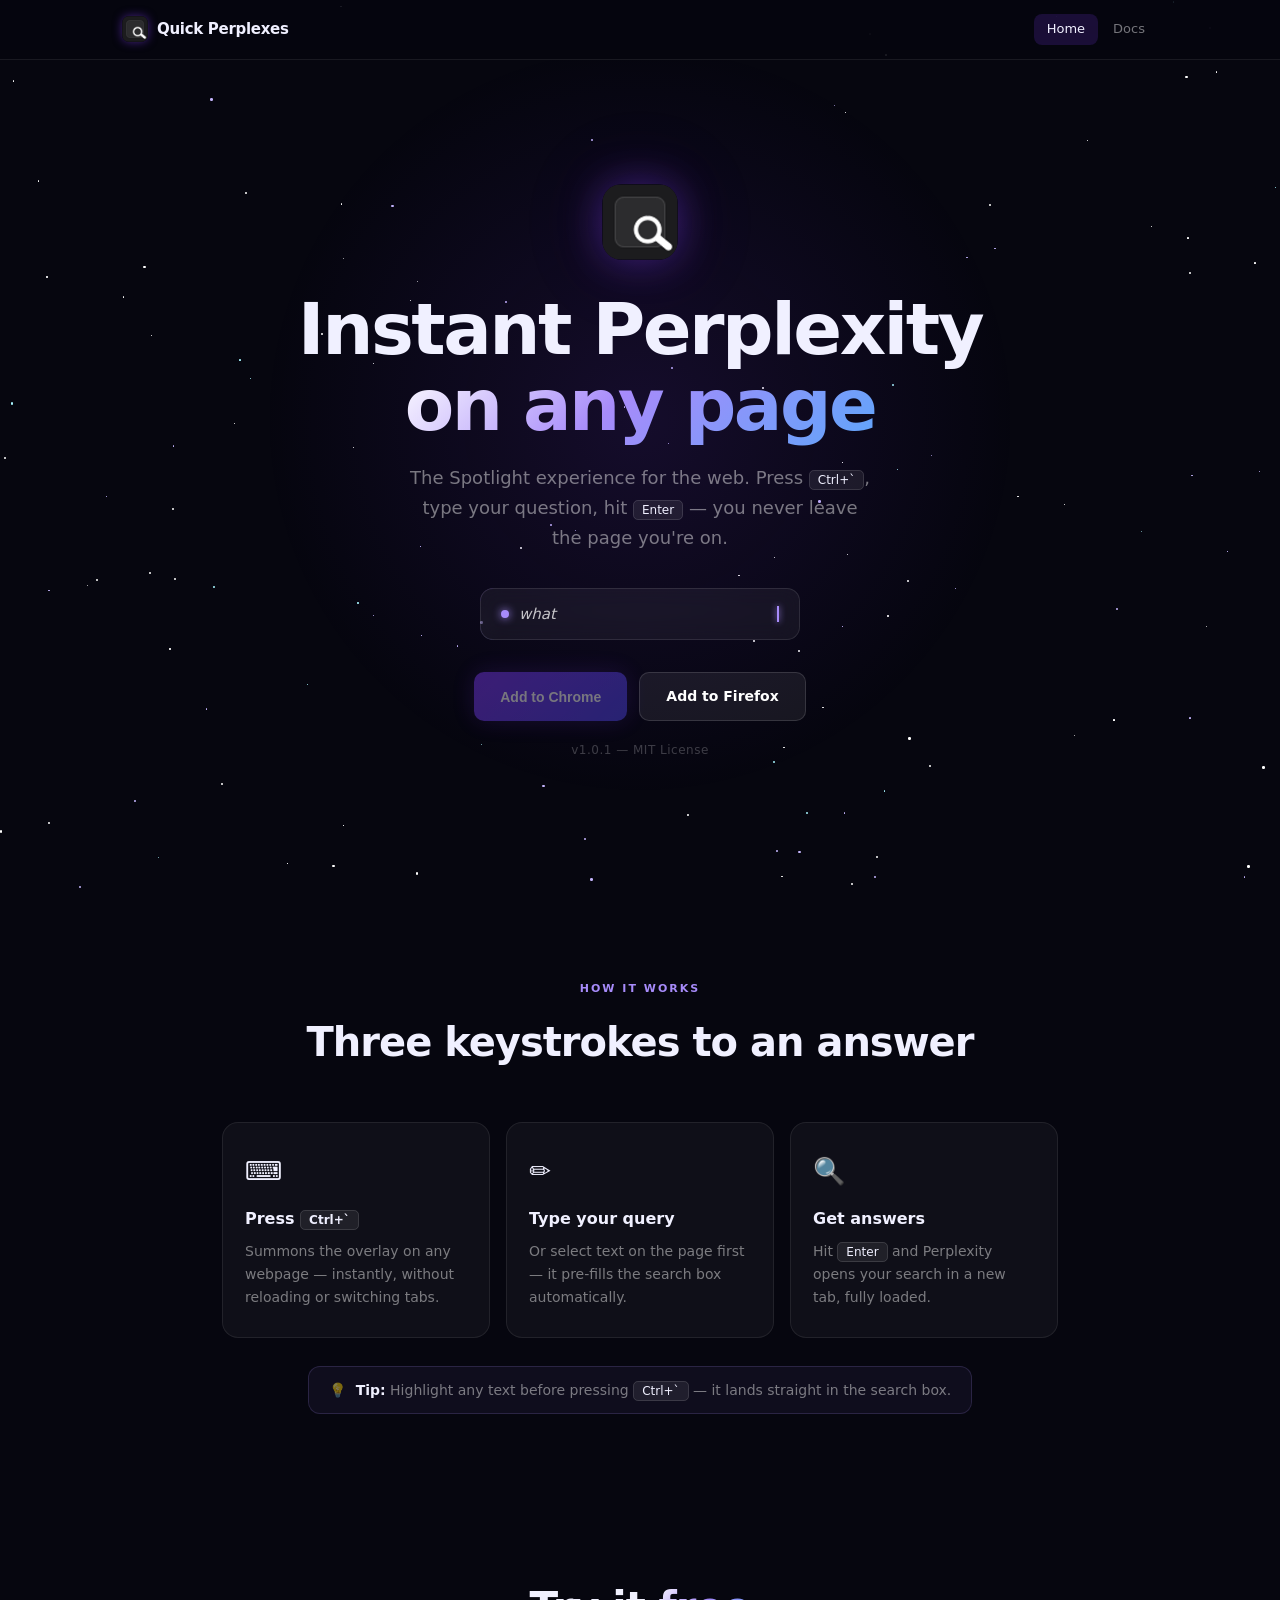
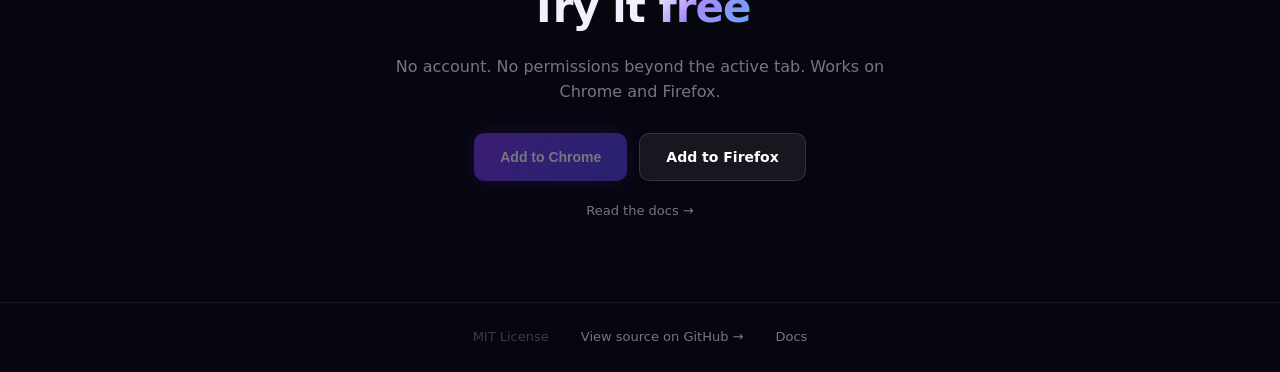
==== site/index.html @ 29087ba9 "feat: redesign site with Dark Glass aesthetic + add docs page - Full homepage redesign: animated sta" ====
<!DOCTYPE html>
<html lang="en">
<head>
  <meta charset="UTF-8" />
  <meta name="viewport" content="width=device-width, initial-scale=1.0" />
  <title>Quick Perplexes — Instant Perplexity on any webpage</title>
  <meta name="description" content="Press Ctrl+` on any webpage to instantly search Perplexity. Free browser extension for Chrome and Firefox." />
  <link rel="icon" href="icon128.png" />
  <link rel="stylesheet" href="style.css" />
</head>
<body>

<!-- Star field -->
<div id="stars"></div>

<!-- Navigation -->
<nav class="nav">
  <div class="nav-inner">
    <a class="nav-logo" href="index.html">
      <img src="icon128.png" alt="" />
      Quick Perplexes
    </a>
    <div class="nav-links">
      <a class="nav-link active" href="index.html">Home</a>
      <a class="nav-link" href="docs.html">Docs</a>
    </div>
  </div>
</nav>

<!-- ── Hero ── -->
<section class="hero">
  <div class="hero-glow"></div>

  <img class="hero-icon" src="icon128.png" alt="Quick Perplexes icon" />

  <h1 class="hero-title">
    Instant Perplexity<br>
    <span class="gradient-text">on any page</span>
  </h1>

  <p class="hero-sub">
    The Spotlight experience for the web. Press <kbd>Ctrl+`</kbd>, type your
    question, hit <kbd>Enter</kbd> — you never leave the page you're on.
  </p>

  <div id="demo-wrapper">
    <span class="demo-dot"></span>
    <span id="demo-text"></span>
    <span class="cursor" id="demo-cursor"></span>
  </div>

  <div class="btn-row">
    <button class="btn btn-primary" disabled>Add to Chrome</button>
    <a href="https://addons.mozilla.org/en-US/firefox/addon/quick-perplexes/"
       class="btn btn-secondary" target="_blank" rel="noopener">Add to Firefox</a>
  </div>

  <p class="version-badge">v1.0.1 &mdash; MIT License</p>
</section>

<!-- ── How it works ── -->
<section class="features">
  <p class="section-label">How it works</p>
  <h2 class="features-heading">Three keystrokes to an answer</h2>

  <div class="features-grid">
    <div class="feature-card">
      <div class="feature-icon">⌨️</div>
      <h3>Press <kbd>Ctrl+`</kbd></h3>
      <p>Summons the overlay on any webpage — instantly, without reloading or switching tabs.</p>
    </div>
    <div class="feature-card">
      <div class="feature-icon">✏️</div>
      <h3>Type your query</h3>
      <p>Or select text on the page first — it pre-fills the search box automatically.</p>
    </div>
    <div class="feature-card">
      <div class="feature-icon">🔍</div>
      <h3>Get answers</h3>
      <p>Hit <kbd>Enter</kbd> and Perplexity opens your search in a new tab, fully loaded.</p>
    </div>
  </div>

  <div style="text-align:center">
    <div class="tip-box">
      <span>💡</span>
      <span><strong>Tip:</strong> Highlight any text before pressing <kbd>Ctrl+`</kbd> &mdash; it lands straight in the search box.</span>
    </div>
  </div>
</section>

<!-- ── CTA ── -->
<section class="cta-section">
  <h2>Try it <span class="gradient-text">free</span></h2>
  <p>No account. No permissions beyond the active tab. Works on Chrome and Firefox.</p>
  <div class="btn-row">
    <button class="btn btn-primary" disabled>Add to Chrome</button>
    <a href="https://addons.mozilla.org/en-US/firefox/addon/quick-perplexes/"
       class="btn btn-secondary" target="_blank" rel="noopener">Add to Firefox</a>
  </div>
  <a href="docs.html" style="font-size:13px;color:var(--text-muted);text-decoration:none;display:block;margin-top:12px;transition:color .2s"
     onmouseover="this.style.color='var(--accent-light)'"
     onmouseout="this.style.color='var(--text-muted)'">
    Read the docs &rarr;
  </a>
</section>

<!-- ── Footer ── -->
<footer>
  <span>MIT License</span>
  <a href="https://github.com/ottomando/quick-perplexes" target="_blank" rel="noopener">View source on GitHub &rarr;</a>
  <a href="docs.html">Docs</a>
</footer>

<script src="stars.js"></script>
<script src="demo.js"></script>
</body>
</html>
---- site/style.css ----
/* ── Reset & Variables ─────────────────────────────────────────────────────── */
*, *::before, *::after { box-sizing: border-box; margin: 0; padding: 0; }

:root {
  --bg:               #06060f;
  --glass-bg:         rgba(255, 255, 255, 0.04);
  --glass-border:     rgba(255, 255, 255, 0.08);
  --glass-border-hi:  rgba(255, 255, 255, 0.16);
  --accent:           #7c3aed;
  --accent-2:         #4f46e5;
  --accent-light:     #a78bfa;
  --blue:             #60a5fa;
  --text:             #f0f0ff;
  --text-muted:       rgba(255, 255, 255, 0.45);
  --text-dim:         rgba(255, 255, 255, 0.22);
  --nav-h:            60px;
}

html { scroll-behavior: smooth; }

body {
  background: var(--bg);
  color: var(--text);
  font-family: -apple-system, BlinkMacSystemFont, 'Segoe UI', system-ui, sans-serif;
  line-height: 1.6;
  min-height: 100vh;
  overflow-x: hidden;
}

/* ── Stars ─────────────────────────────────────────────────────────────────── */
#stars {
  position: fixed;
  inset: 0;
  pointer-events: none;
  z-index: 0;
  overflow: hidden;
}

.star {
  position: absolute;
  border-radius: 50%;
  animation: twinkle ease-in-out infinite;
}

@keyframes twinkle {
  0%, 100% { opacity: var(--min-op, 0.1);  transform: scale(1); }
  50%       { opacity: var(--max-op, 0.85); transform: scale(var(--peak-scale, 1.8));
              box-shadow: 0 0 3px 1px var(--star-color, #fff); }
}

/* ── Navigation ────────────────────────────────────────────────────────────── */
.nav {
  position: fixed;
  top: 0; left: 0; right: 0;
  height: var(--nav-h);
  background: rgba(6, 6, 15, 0.75);
  backdrop-filter: blur(20px);
  -webkit-backdrop-filter: blur(20px);
  border-bottom: 1px solid var(--glass-border);
  z-index: 100;
  display: flex;
  align-items: center;
}

.nav-inner {
  width: 100%;
  max-width: 1100px;
  margin: 0 auto;
  padding: 0 32px;
  display: flex;
  justify-content: space-between;
  align-items: center;
}

.nav-logo {
  font-size: 15px;
  font-weight: 700;
  color: var(--text);
  text-decoration: none;
  letter-spacing: -0.3px;
  display: flex;
  align-items: center;
  gap: 9px;
}

.nav-logo img {
  width: 26px;
  height: 26px;
  border-radius: 7px;
  box-shadow: 0 0 10px rgba(124, 58, 237, 0.5);
}

.nav-links { display: flex; gap: 2px; }

.nav-link {
  font-size: 13px;
  font-weight: 500;
  color: var(--text-muted);
  text-decoration: none;
  padding: 5px 13px;
  border-radius: 8px;
  transition: color 0.2s, background 0.2s;
}

.nav-link:hover  { color: var(--text); background: var(--glass-bg); }
.nav-link.active { color: var(--text); background: rgba(124, 58, 237, 0.18); }

/* ── Hero ──────────────────────────────────────────────────────────────────── */
.hero {
  position: relative;
  min-height: 100vh;
  display: flex;
  flex-direction: column;
  align-items: center;
  justify-content: center;
  text-align: center;
  padding: calc(var(--nav-h) + 64px) 32px 80px;
  z-index: 1;
}

.hero-glow {
  position: absolute;
  width: 760px;
  height: 760px;
  background: radial-gradient(circle, rgba(124, 58, 237, 0.13) 0%, transparent 70%);
  top: 50%;
  left: 50%;
  transform: translate(-50%, -54%);
  pointer-events: none;
  animation: glow-pulse 7s ease-in-out infinite;
}

@keyframes glow-pulse {
  0%, 100% { opacity: 0.8;  transform: translate(-50%, -54%) scale(1);    }
  50%       { opacity: 1;    transform: translate(-50%, -54%) scale(1.1); }
}

.hero-icon {
  width: 76px;
  height: 76px;
  border-radius: 20px;
  box-shadow: 0 0 40px rgba(124, 58, 237, 0.45), 0 0 100px rgba(124, 58, 237, 0.1);
  margin-bottom: 32px;
  position: relative;
}

.hero-title {
  font-size: clamp(40px, 6vw, 72px);
  font-weight: 900;
  line-height: 1.05;
  letter-spacing: -2.5px;
  margin-bottom: 20px;
  position: relative;
}

.gradient-text {
  background: linear-gradient(135deg, #fff 0%, #a78bfa 45%, #60a5fa 100%);
  -webkit-background-clip: text;
  -webkit-text-fill-color: transparent;
  background-clip: text;
}

.hero-sub {
  font-size: 18px;
  color: var(--text-muted);
  max-width: 460px;
  margin-bottom: 36px;
  line-height: 1.65;
  position: relative;
}

/* ── Demo box ──────────────────────────────────────────────────────────────── */
#demo-wrapper {
  position: relative;
  display: inline-flex;
  align-items: center;
  gap: 10px;
  background: rgba(255, 255, 255, 0.05);
  border: 1px solid rgba(255, 255, 255, 0.1);
  border-radius: 13px;
  padding: 13px 20px;
  min-width: 320px;
  margin-bottom: 32px;
  backdrop-filter: blur(10px);
  transition: opacity 0.3s ease;
}

#demo-wrapper::before {
  content: '';
  position: absolute;
  inset: -1px;
  border-radius: 14px;
  background: linear-gradient(135deg, rgba(124,58,237,0.35), rgba(96,165,250,0.25), transparent 60%);
  -webkit-mask: linear-gradient(#fff 0 0) content-box, linear-gradient(#fff 0 0);
  mask: linear-gradient(#fff 0 0) content-box, linear-gradient(#fff 0 0);
  -webkit-mask-composite: xor;
  mask-composite: exclude;
  pointer-events: none;
}

.demo-dot {
  width: 8px;
  height: 8px;
  border-radius: 50%;
  background: var(--accent-light);
  box-shadow: 0 0 8px var(--accent-light);
  flex-shrink: 0;
}

#demo-text {
  color: rgba(255, 255, 255, 0.75);
  font-size: 15px;
  font-style: italic;
  flex: 1;
  text-align: left;
  min-width: 200px;
}

.cursor {
  display: inline-block;
  width: 2px;
  height: 16px;
  background: var(--accent-light);
  box-shadow: 0 0 6px var(--accent-light);
  animation: blink 1s step-start infinite;
  flex-shrink: 0;
}

@keyframes blink { 50% { opacity: 0; } }

/* ── Buttons ───────────────────────────────────────────────────────────────── */
.btn-row {
  display: flex;
  gap: 12px;
  justify-content: center;
  flex-wrap: wrap;
  position: relative;
  margin-bottom: 20px;
}

.btn {
  padding: 12px 26px;
  border-radius: 10px;
  font-size: 14px;
  font-weight: 600;
  cursor: pointer;
  border: none;
  text-decoration: none;
  display: inline-flex;
  align-items: center;
  gap: 8px;
  transition: transform 0.15s ease, box-shadow 0.2s ease, opacity 0.15s;
  position: relative;
}

.btn:hover  { transform: translateY(-1px); }
.btn:active { transform: translateY(0); }

.btn-primary {
  background: linear-gradient(135deg, var(--accent) 0%, var(--accent-2) 100%);
  color: #fff;
  box-shadow: 0 0 24px rgba(124, 58, 237, 0.35), 0 2px 8px rgba(0,0,0,0.3);
}

.btn-primary:hover { box-shadow: 0 0 40px rgba(124, 58, 237, 0.55), 0 2px 12px rgba(0,0,0,0.3); }

.btn-secondary {
  background: rgba(255, 255, 255, 0.07);
  color: #fff;
  border: 1px solid rgba(255, 255, 255, 0.13);
}

.btn-secondary:hover {
  background: rgba(255, 255, 255, 0.11);
  border-color: rgba(255, 255, 255, 0.22);
}

.btn[disabled] {
  opacity: 0.45;
  cursor: default;
  pointer-events: none;
  transform: none !important;
}

.version-badge {
  font-size: 12px;
  color: var(--text-dim);
  letter-spacing: 0.5px;
}

/* ── Section commons ───────────────────────────────────────────────────────── */
section { position: relative; z-index: 1; }

.section-label {
  font-size: 11px;
  text-transform: uppercase;
  letter-spacing: 2px;
  color: var(--accent-light);
  margin-bottom: 12px;
  font-weight: 600;
}

/* ── Features ──────────────────────────────────────────────────────────────── */
.features {
  padding: 80px 32px;
  max-width: 900px;
  margin: 0 auto;
  text-align: center;
}

.features-heading {
  font-size: clamp(28px, 4vw, 40px);
  font-weight: 800;
  letter-spacing: -1px;
  margin-bottom: 48px;
}

.features-grid {
  display: grid;
  grid-template-columns: repeat(3, 1fr);
  gap: 16px;
}

.feature-card {
  background: var(--glass-bg);
  border: 1px solid var(--glass-border);
  border-radius: 16px;
  padding: 28px 22px;
  text-align: left;
  transition: border-color 0.25s, background 0.25s, transform 0.2s;
}

.feature-card:hover {
  border-color: var(--glass-border-hi);
  background: rgba(255,255,255,0.06);
  transform: translateY(-2px);
}

.feature-icon { font-size: 26px; margin-bottom: 14px; }

.feature-card h3 {
  font-size: 16px;
  font-weight: 700;
  color: var(--text);
  margin-bottom: 8px;
}

.feature-card p {
  font-size: 14px;
  color: var(--text-muted);
  line-height: 1.65;
}

/* ── Tip ───────────────────────────────────────────────────────────────────── */
.tip-box {
  display: inline-flex;
  align-items: center;
  gap: 10px;
  background: rgba(167, 139, 250, 0.06);
  border: 1px solid rgba(167, 139, 250, 0.18);
  border-radius: 12px;
  padding: 12px 20px;
  font-size: 14px;
  color: var(--text-muted);
  margin-top: 28px;
}

.tip-box strong { color: var(--text); }

/* ── CTA section ───────────────────────────────────────────────────────────── */
.cta-section {
  padding: 80px 32px;
  text-align: center;
  max-width: 580px;
  margin: 0 auto;
}

.cta-section h2 {
  font-size: clamp(28px, 4vw, 42px);
  font-weight: 800;
  letter-spacing: -1px;
  margin-bottom: 12px;
}

.cta-section p {
  font-size: 16px;
  color: var(--text-muted);
  margin-bottom: 28px;
}

/* ── Footer ────────────────────────────────────────────────────────────────── */
footer {
  position: relative;
  z-index: 1;
  border-top: 1px solid var(--glass-border);
  padding: 24px 32px;
  display: flex;
  justify-content: center;
  gap: 32px;
  font-size: 13px;
  color: var(--text-dim);
}

footer a { color: var(--text-muted); text-decoration: none; transition: color 0.2s; }
footer a:hover { color: var(--accent-light); }

/* ── kbd ───────────────────────────────────────────────────────────────────── */
kbd {
  background: rgba(255,255,255,0.07);
  border: 1px solid rgba(255,255,255,0.12);
  border-radius: 5px;
  padding: 2px 8px;
  font-size: 12px;
  color: var(--text);
  font-family: inherit;
}

/* ── Docs layout ───────────────────────────────────────────────────────────── */
.docs-layout {
  display: grid;
  grid-template-columns: 220px 1fr;
  gap: 56px;
  max-width: 1020px;
  margin: 0 auto;
  padding: calc(var(--nav-h) + 52px) 32px 100px;
  position: relative;
  z-index: 1;
  min-height: 100vh;
  align-items: start;
}

.docs-sidebar {
  position: sticky;
  top: calc(var(--nav-h) + 24px);
}

.docs-sidebar-section { margin-bottom: 28px; }

.docs-sidebar-label {
  font-size: 10px;
  text-transform: uppercase;
  letter-spacing: 1.5px;
  color: var(--text-dim);
  margin-bottom: 8px;
  font-weight: 600;
  padding: 0 10px;
}

.docs-sidebar a {
  display: block;
  font-size: 13px;
  color: var(--text-muted);
  text-decoration: none;
  padding: 5px 10px;
  border-radius: 7px;
  transition: color 0.2s, background 0.2s;
  line-height: 1.45;
}

.docs-sidebar a:hover { color: var(--text); background: var(--glass-bg); }
.docs-sidebar a.active { color: var(--accent-light); background: rgba(167,139,250,0.09); }

/* ── Docs content ──────────────────────────────────────────────────────────── */
.docs-content > h1 {
  font-size: clamp(32px, 4vw, 44px);
  font-weight: 900;
  letter-spacing: -1.5px;
  margin-bottom: 12px;
}

.docs-lead {
  font-size: 17px;
  color: var(--text-muted);
  margin-bottom: 52px;
  line-height: 1.7;
  max-width: 560px;
}

.docs-section {
  margin-bottom: 60px;
  padding-bottom: 52px;
  border-bottom: 1px solid var(--glass-border);
}

.docs-section:last-child { border-bottom: none; margin-bottom: 0; }

.docs-section h2 {
  font-size: 22px;
  font-weight: 800;
  letter-spacing: -0.5px;
  margin-bottom: 18px;
  scroll-margin-top: calc(var(--nav-h) + 24px);
  display: flex;
  align-items: center;
  gap: 10px;
}

.docs-section h2 .section-icon { font-size: 20px; }

.docs-section h3 {
  font-size: 16px;
  font-weight: 700;
  margin: 28px 0 10px;
  color: var(--text);
}

.docs-section p {
  font-size: 15px;
  color: var(--text-muted);
  line-height: 1.8;
  margin-bottom: 14px;
}

.docs-section ul, .docs-section ol {
  padding-left: 20px;
  color: var(--text-muted);
  font-size: 15px;
  line-height: 2.1;
}

.docs-section li strong { color: var(--text); }

/* Install steps */
.install-steps { display: flex; flex-direction: column; gap: 10px; margin: 20px 0; }

.install-step {
  display: flex;
  align-items: flex-start;
  gap: 14px;
  background: var(--glass-bg);
  border: 1px solid var(--glass-border);
  border-radius: 12px;
  padding: 14px 16px;
}

.install-step-num {
  width: 26px;
  height: 26px;
  border-radius: 50%;
  background: linear-gradient(135deg, var(--accent), var(--accent-2));
  display: flex;
  align-items: center;
  justify-content: center;
  font-size: 12px;
  font-weight: 700;
  flex-shrink: 0;
  margin-top: 1px;
}

.install-step-body { font-size: 14px; color: var(--text-muted); line-height: 1.65; }
.install-step-body strong { color: var(--text); }
.install-step-body a { color: var(--accent-light); text-decoration: none; }
.install-step-body a:hover { text-decoration: underline; }

/* Keyboard table */
.key-table { width: 100%; border-collapse: collapse; margin: 16px 0; }

.key-table th {
  text-align: left;
  padding: 8px 14px;
  font-size: 10px;
  text-transform: uppercase;
  letter-spacing: 1px;
  color: var(--text-dim);
  font-weight: 600;
  border-bottom: 1px solid var(--glass-border);
}

.key-table td {
  padding: 11px 14px;
  font-size: 14px;
  color: var(--text-muted);
  border-bottom: 1px solid rgba(255,255,255,0.04);
  vertical-align: middle;
}

.key-table tr:last-child td { border-bottom: none; }
.key-table td:first-child { white-space: nowrap; }

/* Code block */
.code-block {
  background: rgba(0, 0, 0, 0.45);
  border: 1px solid var(--glass-border);
  border-radius: 10px;
  padding: 16px 20px;
  font-family: 'SF Mono', 'Cascadia Code', 'Fira Code', 'Consolas', monospace;
  font-size: 13px;
  color: #a5f3fc;
  overflow-x: auto;
  margin: 16px 0;
  line-height: 1.75;
}

.code-block .comment { color: rgba(255,255,255,0.25); }
.code-block .kw      { color: #c4b5fd; }
.code-block .str     { color: #86efac; }

/* Architecture diagram */
.arch-grid {
  display: grid;
  grid-template-columns: repeat(2, 1fr);
  gap: 12px;
  margin: 20px 0;
}

.arch-card {
  background: var(--glass-bg);
  border: 1px solid var(--glass-border);
  border-radius: 12px;
  padding: 18px;
}

.arch-card h4 {
  font-size: 13px;
  font-weight: 700;
  color: var(--accent-light);
  margin-bottom: 8px;
  font-family: 'SF Mono', 'Cascadia Code', monospace;
}

.arch-card p { font-size: 13px; color: var(--text-muted); line-height: 1.6; margin: 0; }

/* Changelog */
.changelog-entry { margin-bottom: 24px; }

.changelog-header {
  display: flex;
  align-items: center;
  gap: 12px;
  margin-bottom: 10px;
}

.changelog-tag {
  background: rgba(124, 58, 237, 0.15);
  border: 1px solid rgba(124, 58, 237, 0.3);
  color: var(--accent-light);
  font-size: 13px;
  font-weight: 700;
  padding: 3px 12px;
  border-radius: 20px;
  font-family: 'SF Mono', 'Cascadia Code', monospace;
}

.changelog-date { font-size: 12px; color: var(--text-dim); }

.changelog-desc {
  font-size: 14px;
  color: var(--text-muted);
  line-height: 1.7;
  padding-left: 4px;
}

/* Callout box */
.callout {
  display: flex;
  gap: 12px;
  align-items: flex-start;
  background: rgba(167, 139, 250, 0.06);
  border: 1px solid rgba(167, 139, 250, 0.18);
  border-radius: 12px;
  padding: 14px 18px;
  margin: 16px 0;
  font-size: 14px;
  color: var(--text-muted);
  line-height: 1.65;
}

.callout-icon { flex-shrink: 0; font-size: 16px; margin-top: 1px; }
.callout strong { color: var(--text); }
.callout a { color: var(--accent-light); text-decoration: none; }
.callout a:hover { text-decoration: underline; }

/* ── Responsive ────────────────────────────────────────────────────────────── */
@media (max-width: 768px) {
  .features-grid     { grid-template-columns: 1fr; }
  .arch-grid         { grid-template-columns: 1fr; }
  .docs-layout       { grid-template-columns: 1fr; gap: 32px; }
  .docs-sidebar      { position: static; }
}

@media (max-width: 480px) {
  .btn-row           { flex-direction: column; align-items: center; }
  .hero-title        { font-size: 38px; letter-spacing: -1.5px; }
  .nav-inner         { padding: 0 20px; }
}
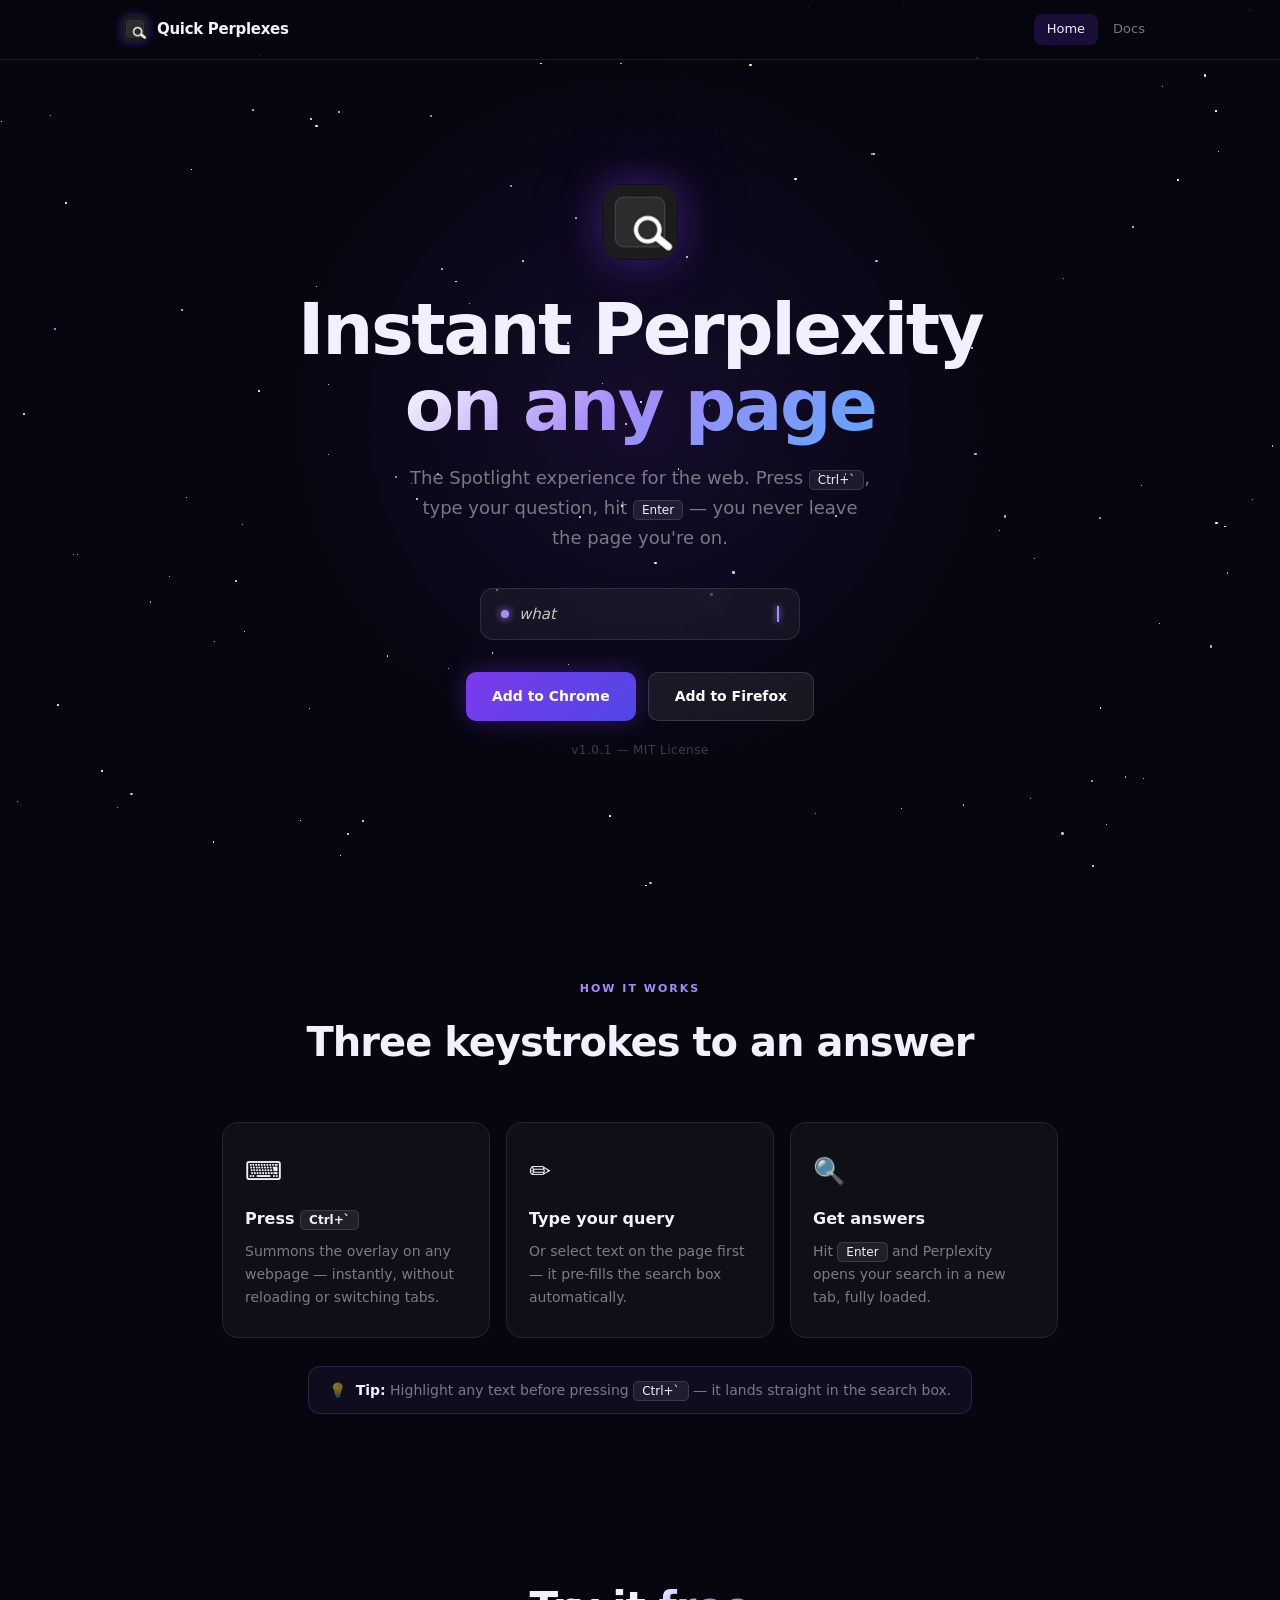
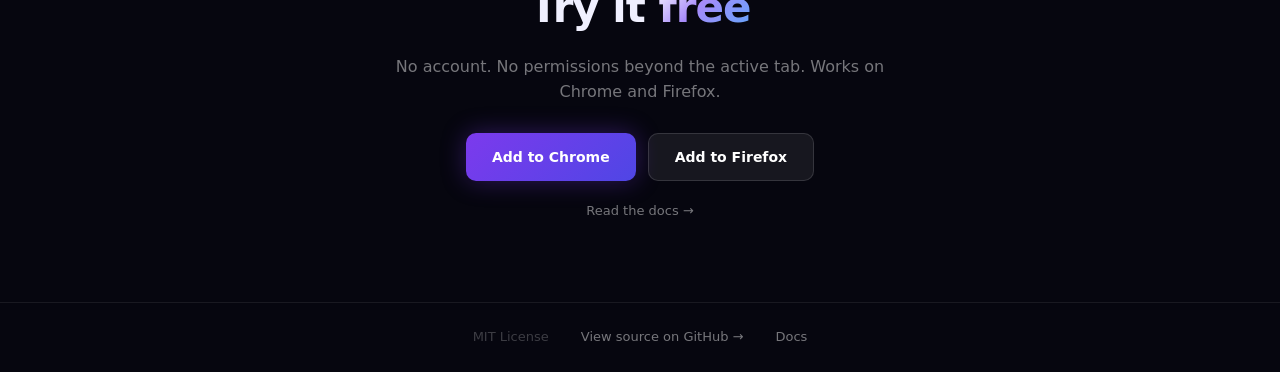
==== commit adb834ca: "feat: add Chrome Web Store link Co-Authored-By: Claude Sonnet 4.6 <noreply@anthropic.com>" ====
--- a/site/index.html
+++ b/site/index.html
@@ -50,7 +50,8 @@
   </div>
 
   <div class="btn-row">
-    <button class="btn btn-primary" disabled>Add to Chrome</button>
+    <a href="https://chromewebstore.google.com/detail/quick-perplexes/ffiimjnijhkbhgckgkmeaijfadjlbpad"
+       class="btn btn-primary" target="_blank" rel="noopener">Add to Chrome</a>
     <a href="https://addons.mozilla.org/en-US/firefox/addon/quick-perplexes/"
        class="btn btn-secondary" target="_blank" rel="noopener">Add to Firefox</a>
   </div>
@@ -94,7 +95,8 @@
   <h2>Try it <span class="gradient-text">free</span></h2>
   <p>No account. No permissions beyond the active tab. Works on Chrome and Firefox.</p>
   <div class="btn-row">
-    <button class="btn btn-primary" disabled>Add to Chrome</button>
+    <a href="https://chromewebstore.google.com/detail/quick-perplexes/ffiimjnijhkbhgckgkmeaijfadjlbpad"
+       class="btn btn-primary" target="_blank" rel="noopener">Add to Chrome</a>
     <a href="https://addons.mozilla.org/en-US/firefox/addon/quick-perplexes/"
        class="btn btn-secondary" target="_blank" rel="noopener">Add to Firefox</a>
   </div>
